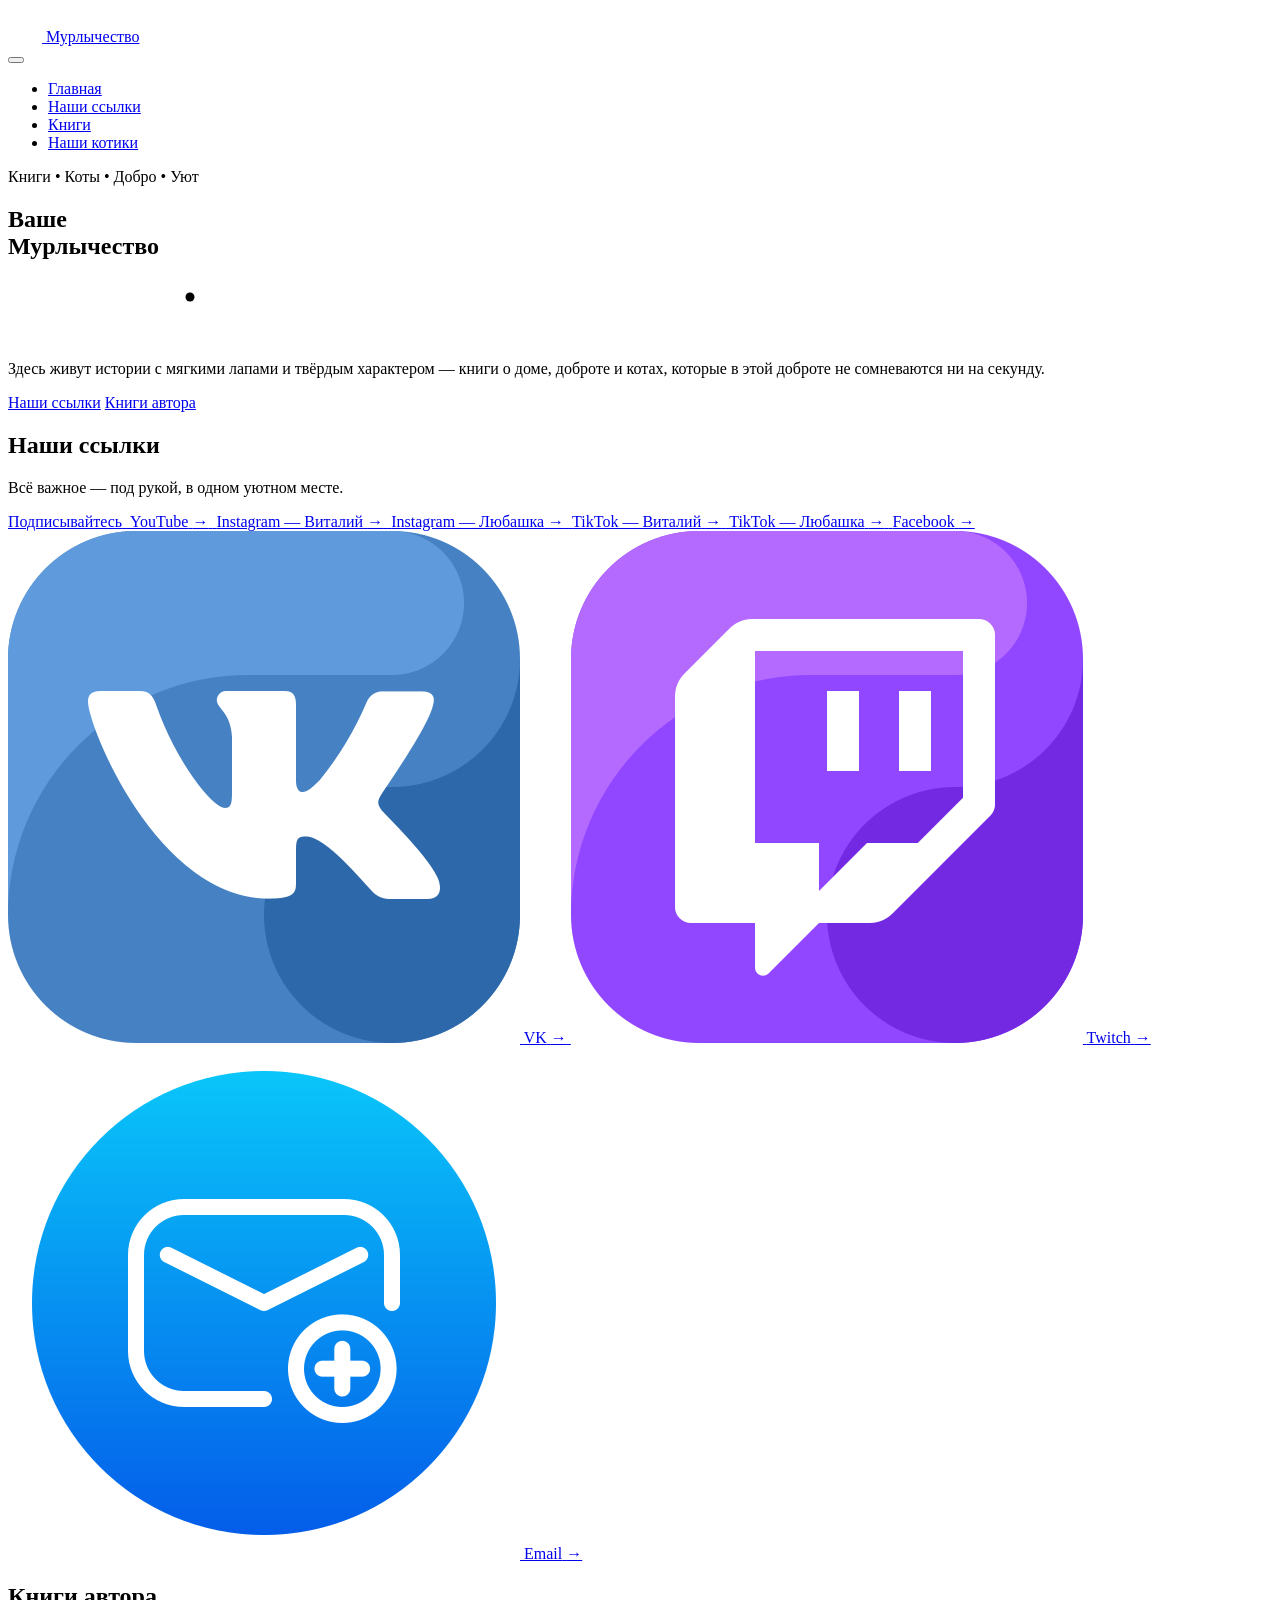
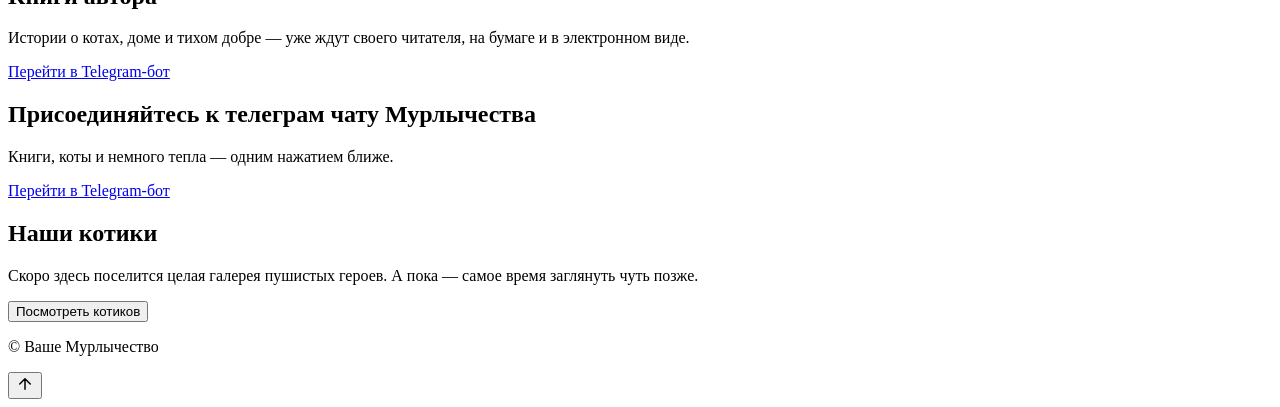
==== index.html @ 171b6739 "Create index.html" ====
<!DOCTYPE html>
<html lang="ru">
<head>
<meta charset="UTF-8">
<meta name="viewport" content="width=device-width, initial-scale=1.0">
<title>Ваше Мурлычество — книги, коты, добро, уют</title>
<meta name="description" content="Ваше Мурлычество — книги, коты, добро и уют в одном месте.">
<link rel="preconnect" href="https://fonts.googleapis.com">
<link rel="preconnect" href="https://fonts.gstatic.com" crossorigin>
<link href="https://fonts.googleapis.com/css2?family=Fraunces:ital,opsz,wght@0,9..144,400;0,9..144,500;0,9..144,600;1,9..144,500&family=Manrope:wght@400;500;600;700;800&display=swap" rel="stylesheet">
<link rel="stylesheet" href="themes.css">
<link rel="stylesheet" href="style.css">
</head>
<body>

<header class="site-header" id="site-header">
  <div class="header-inner">
    <a class="logo" href="#home" data-scroll aria-label="Ваше Мурлычество — на главную">
      <svg class="logo-mark" width="34" height="34" viewBox="0 0 34 34" fill="none" xmlns="http://www.w3.org/2000/svg" aria-hidden="true">
        <path d="M17 3.5c.9 1.6 1.6 2.9 2.1 4.1 1.7-.9 3.1-1.9 4.3-3-.3 1.7-.5 3.3-.5 4.9 1.9-.1 3.6.1 5.1.6-1.3 1.1-2.5 2.3-3.6 3.7 1.6.8 2.8 1.9 3.6 3.2-1.7.1-3.3.4-4.9 1 .6 1.6.9 3.3.9 5.1-1.4-.8-2.9-1.4-4.4-1.8-.3 1.7-1 3.2-2 4.6-.9-1.4-1.6-2.9-2-4.6-1.5.4-3 1-4.4 1.8 0-1.8.3-3.5.9-5.1-1.6-.6-3.2-.9-4.9-1 .8-1.3 2-2.4 3.6-3.2-1.1-1.4-2.3-2.6-3.6-3.7 1.5-.5 3.2-.7 5.1-.6 0-1.6-.2-3.2-.5-4.9 1.2 1.1 2.6 2.1 4.3 3 .5-1.2 1.2-2.5 2.1-4.1z" fill="var(--primary)"/>
        <circle cx="17" cy="17" r="2.6" fill="var(--surface)"/>
      </svg>
      <span class="logo-text">Мурлычество</span>
    </a>

    <nav class="main-nav" aria-label="Основная навигация">
      <button class="nav-toggle" id="nav-toggle" aria-expanded="false" aria-controls="nav-list" aria-label="Открыть меню">
        <span></span><span></span><span></span>
      </button>
      <ul class="nav-list" id="nav-list">
        <li><a href="#home" data-scroll>Главная</a></li>
        <li><a href="#links" data-scroll>Наши ссылки</a></li>
        <li><a href="#books" data-scroll>Книги</a></li>
        <li><a href="#cats" data-scroll>Наши котики</a></li>
      </ul>
    </nav>
  </div>
</header>

<main>

  <section class="hero" id="home">
    <div class="hero-inner reveal">
      <p class="eyebrow">Книги • Коты • Добро • Уют</p>
      <h1 class="hero-title">Ваше<br><span>Мурлычество</span></h1>
      <svg class="tail-flourish" viewBox="0 0 220 60" width="220" height="60" aria-hidden="true">
        <path d="M6 8c40 0 46 44 86 44s40-40 82-36" stroke="var(--primary)" stroke-width="2.5" stroke-linecap="round" fill="none"/>
        <circle cx="182" cy="17" r="4.5" fill="var(--primary)"/>
      </svg>
      <p class="hero-text">Здесь живут истории с мягкими лапами и твёрдым характером — книги о доме, доброте и котах, которые в этой доброте не сомневаются ни на секунду.</p>
      <div class="hero-actions">
        <a class="btn btn-primary" href="#links" data-scroll>Наши ссылки</a>
        <a class="btn btn-ghost" href="#books" data-scroll>Книги автора</a>
      </div>
    </div>
  </section>

  <section class="section" id="links">
    <div class="section-inner">
      <h2 class="section-title reveal">Наши ссылки</h2>
      <p class="section-lead reveal">Всё важное — под рукой, в одном уютном месте.</p>

      <div class="link-list">
        <a class="link-row link-row-cta reveal" href="https://www.youtube.com/@vashemurlichestvo" target="_blank" rel="noopener">
          <span class="link-badge">Подписывайтесь</span>
          <span class="link-row-icon"><img src="images/youtube.png" alt="" loading="lazy"></span>
          <span class="link-row-name">YouTube</span>
          <span class="link-row-arrow" aria-hidden="true">→</span>
        </a>
        <a class="link-row reveal" href="https://instagram.com/sircatche" target="_blank" rel="noopener">
          <span class="link-row-icon"><img src="images/inst.png" alt="" loading="lazy"></span>
          <span class="link-row-name">Instagram — Виталий</span>
          <span class="link-row-arrow" aria-hidden="true">→</span>
        </a>
        <a class="link-row reveal" href="https://instagram.com/vashemur" target="_blank" rel="noopener">
          <span class="link-row-icon"><img src="images/inst.png" alt="" loading="lazy"></span>
          <span class="link-row-name">Instagram — Любашка</span>
          <span class="link-row-arrow" aria-hidden="true">→</span>
        </a>
        <a class="link-row reveal" href="https://tiktok.com/@kindcatman22" target="_blank" rel="noopener">
          <span class="link-row-icon"><img src="images/tiktok.png" alt="" loading="lazy"></span>
          <span class="link-row-name">TikTok — Виталий</span>
          <span class="link-row-arrow" aria-hidden="true">→</span>
        </a>
        <a class="link-row reveal" href="https://tiktok.com/@user1520017034745" target="_blank" rel="noopener">
          <span class="link-row-icon"><img src="images/tiktok.png" alt="" loading="lazy"></span>
          <span class="link-row-name">TikTok — Любашка</span>
          <span class="link-row-arrow" aria-hidden="true">→</span>
        </a>
        <a class="link-row reveal" href="https://facebook.com/vitalysirostanov" target="_blank" rel="noopener">
          <span class="link-row-icon"><img src="images/fb.png" alt="" loading="lazy"></span>
          <span class="link-row-name">Facebook</span>
          <span class="link-row-arrow" aria-hidden="true">→</span>
        </a>
        <a class="link-row reveal" href="https://vk.com/vashemur" target="_blank" rel="noopener">
          <span class="link-row-icon"><img src="images/vk.png" alt="" loading="lazy"></span>
          <span class="link-row-name">VK</span>
          <span class="link-row-arrow" aria-hidden="true">→</span>
        </a>
        <a class="link-row reveal" href="https://twitch.tv/catman_kz" target="_blank" rel="noopener">
          <span class="link-row-icon"><img src="images/twitch.png" alt="" loading="lazy"></span>
          <span class="link-row-name">Twitch</span>
          <span class="link-row-arrow" aria-hidden="true">→</span>
        </a>
        <a class="link-row reveal" href="mailto:antibooznik@gmail.com">
          <span class="link-row-icon"><img src="images/email.png" alt="" loading="lazy"></span>
          <span class="link-row-name">Email</span>
          <span class="link-row-arrow" aria-hidden="true">→</span>
        </a>
      </div>
    </div>
  </section>

  <section class="section section-alt" id="books">
    <div class="section-inner">
      <h2 class="section-title reveal">Книги автора</h2>
      <p class="section-lead reveal">Истории о котах, доме и тихом добре — уже ждут своего читателя, на бумаге и в электронном виде.</p>
      <a class="btn btn-primary btn-large reveal" href="https://t.me/vashe_murbot" target="_blank" rel="noopener">Перейти в Telegram-бот</a>
    </div>
  </section>

  <section class="section join-section">
    <div class="section-inner reveal">
      <h2 class="section-title">Присоединяйтесь к телеграм чату Мурлычества</h2>
      <p class="section-lead">Книги, коты и немного тепла — одним нажатием ближе.</p>
      <a class="btn btn-primary btn-large" href="https://t.me/vashe_murbot" target="_blank" rel="noopener">Перейти в Telegram-бот</a>
    </div>
  </section>

  <section class="section" id="cats">
    <div class="section-inner">
      <h2 class="section-title reveal">Наши котики</h2>
      <p class="section-lead reveal">Скоро здесь поселится целая галерея пушистых героев. А пока — самое время заглянуть чуть позже.</p>
      <button class="btn btn-ghost btn-large reveal" id="cats-gallery-btn" type="button" aria-disabled="true">Посмотреть котиков</button>
    </div>
  </section>


</main>

<footer class="site-footer">
  <p>© <span id="year"></span> Ваше Мурлычество</p>
</footer>

<button class="scroll-top" id="scroll-top" type="button" aria-label="Наверх">
  <svg width="18" height="18" viewBox="0 0 24 24" fill="none" aria-hidden="true">
    <path d="M12 19V5M12 5L5 12M12 5L19 12" stroke="currentColor" stroke-width="2" stroke-linecap="round" stroke-linejoin="round"/>
  </svg>
</button>

<script src="themes.js"></script>
<script src="script.js"></script>
</body>
</html>
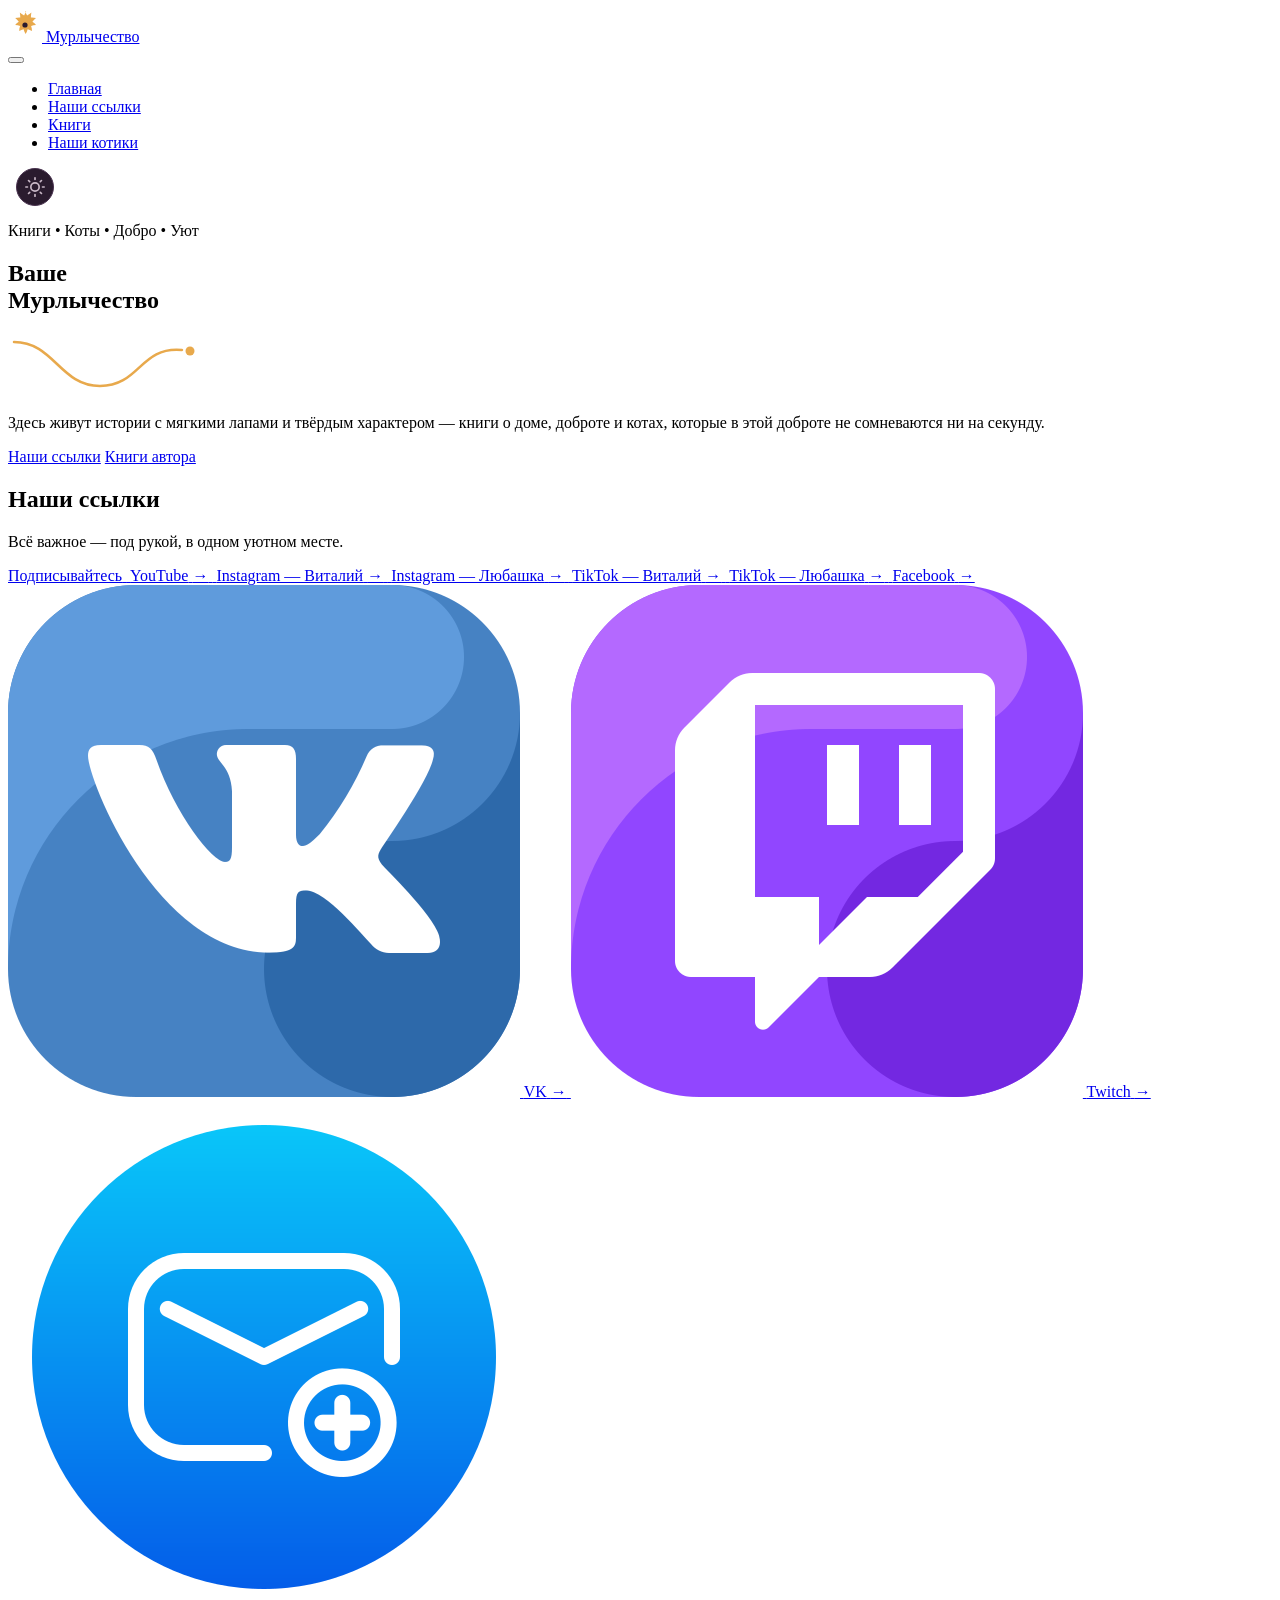
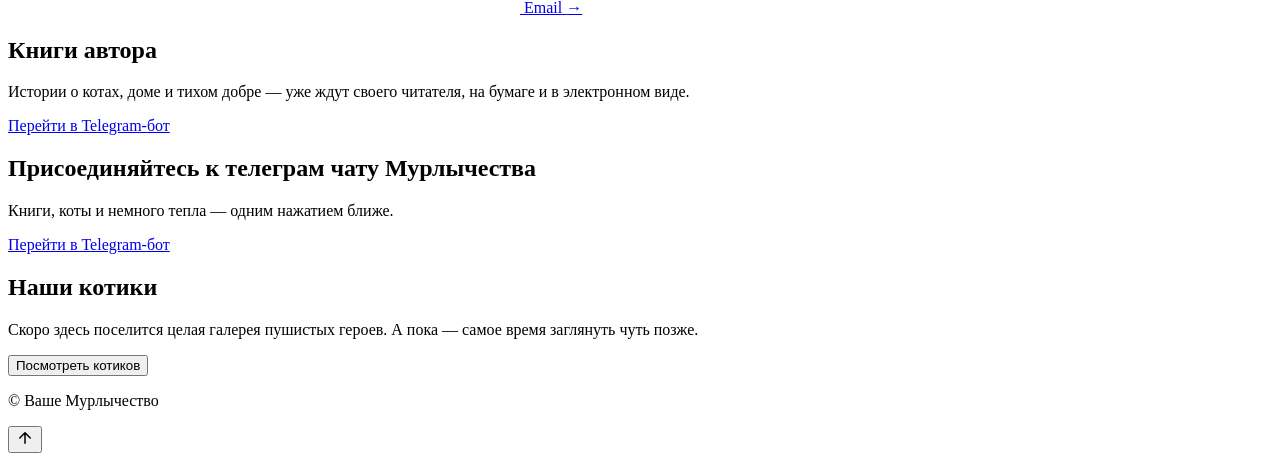
==== commit fa5f1aff: "Update index.html" ====
--- a/index.html
+++ b/index.html
@@ -10,6 +10,7 @@
 <link href="https://fonts.googleapis.com/css2?family=Fraunces:ital,opsz,wght@0,9..144,400;0,9..144,500;0,9..144,600;1,9..144,500&family=Manrope:wght@400;500;600;700;800&display=swap" rel="stylesheet">
 <link rel="stylesheet" href="themes.css">
 <link rel="stylesheet" href="style.css">
+<link rel="stylesheet" href="gallery.css">
 </head>
 <body>
 
@@ -150,5 +151,6 @@
 
 <script src="themes.js"></script>
 <script src="script.js"></script>
+<script src="gallery.js"></script>
 </body>
 </html>
--- a/themes.css
+++ b/themes.css
@@ -0,0 +1,247 @@
+/* ==========================================================================
+   Темы оформления
+   Подключается отдельно, не влияет на основной CSS
+   ========================================================================== */
+
+/* ---------- Базовая тема (dark) ---------- */
+:root,
+[data-theme="dark"] {
+  --bg: #1F1220;
+  --surface: #2A1B2E;
+  --border: #4A3350;
+  --text-primary: #F5EDE4;
+  --text-secondary: #C9B8C7;
+  --primary: #E8A94C;
+  --primary-hover: #F2C173;
+  --text-inverse: #241521;
+  --bg-rgb: 31, 18, 32;
+  --primary-rgb: 232, 169, 76;
+  --shadow-rgb: 0, 0, 0;
+}
+
+/* ---------- Тема Sunset ---------- */
+[data-theme="sunset"] {
+  --bg: #151c19;
+  --surface: #2f3834;
+  --border: #424f4a;
+  --text-primary: #ecd2c5;
+  --text-secondary: #C0AB92;
+  --primary: #C0AB92;
+  --primary-hover: #d4bfa8;
+  --text-inverse: #151c19;
+  --bg-rgb: 21, 28, 25;
+  --primary-rgb: 192, 171, 146;
+  --shadow-rgb: 0, 0, 0;
+}
+
+/* ---------- Тема Sunrise ---------- */
+[data-theme="sunrise"] {
+  --bg: #ecd2c5;
+  --surface: #f3e8e5;
+  --border: #d7c9c6;
+  --text-primary: #4f2733;
+  --text-secondary: #685844;
+  --primary: #a04d66;
+  --primary-hover: #b8607a;
+  --text-inverse: #f3e8e5;
+  --bg-rgb: 236, 210, 197;
+  --primary-rgb: 160, 77, 102;
+  --shadow-rgb: 79, 39, 51;
+}
+
+/* ---------- Тема Light ---------- */
+[data-theme="light"] {
+  --bg: #F7F8F9;
+  --surface: #FFFFFF;
+  --border: #E2E2E6;
+  --text-primary: #201C22;
+  --text-secondary: #6B6570;
+  --primary: #C97C2E;
+  --primary-hover: #DE9750;
+  --text-inverse: #FFFFFF;
+  --bg-rgb: 247, 247, 248;
+  --primary-rgb: 201, 124, 46;
+  --shadow-rgb: 30, 30, 35;
+}
+
+/* ---------- Плавное переключение ---------- */
+* {
+  transition: background-color 0.3s ease,
+              color 0.3s ease,
+              border-color 0.3s ease,
+              box-shadow 0.3s ease,
+              background 0.3s ease;
+}
+
+/* Отключаем transition для элементов, которые не должны анимироваться */
+.site-header,
+.scroll-top,
+.nav-list {
+  transition: background-color 0.3s ease,
+              border-color 0.3s ease,
+              opacity 0.3s ease,
+              transform 0.3s ease,
+              visibility 0.3s ease;
+}
+
+/* ---------- Стили для переключателя тем ---------- */
+.theme-toggle-wrapper {
+  position: relative;
+  display: flex;
+  align-items: center;
+  margin-left: 8px;
+}
+
+.theme-toggle-btn {
+  display: flex;
+  align-items: center;
+  justify-content: center;
+  width: 38px;
+  height: 38px;
+  border-radius: 50%;
+  background: var(--surface);
+  border: 1px solid var(--border);
+  color: var(--text-secondary);
+  cursor: pointer;
+  transition: all 0.3s ease;
+  padding: 0;
+  position: relative;
+}
+
+.theme-toggle-btn:hover {
+  border-color: var(--primary);
+  color: var(--primary);
+  transform: scale(1.05);
+}
+
+.theme-toggle-btn svg {
+  width: 20px;
+  height: 20px;
+  display: block;
+}
+
+/* ---------- Выпадающее меню тем ---------- */
+.theme-dropdown {
+  position: absolute;
+  top: calc(100% + 12px);
+  right: 0;
+  min-width: 200px;
+  background: var(--surface);
+  border: 1px solid var(--border);
+  border-radius: 12px;
+  padding: 8px;
+  box-shadow: 0 20px 60px -20px rgba(var(--shadow-rgb), 0.55);
+  opacity: 0;
+  visibility: hidden;
+  transform: translateY(-8px) scale(0.96);
+  transition: all 0.25s cubic-bezier(0.22, 1, 0.36, 1);
+  transform-origin: top right;
+  z-index: 200;
+}
+
+.theme-dropdown.is-open {
+  opacity: 1;
+  visibility: visible;
+  transform: translateY(0) scale(1);
+}
+
+.theme-dropdown-item {
+  display: flex;
+  align-items: center;
+  gap: 10px;
+  width: 100%;
+  padding: 8px 12px;
+  border: none;
+  border-radius: 8px;
+  background: transparent;
+  color: var(--text-secondary);
+  cursor: pointer;
+  font-family: var(--font-body, system-ui, sans-serif);
+  font-size: 13px;
+  font-weight: 500;
+  transition: all 0.2s ease;
+  text-align: left;
+}
+
+.theme-dropdown-item:hover {
+  background: var(--bg);
+  color: var(--text-primary);
+}
+
+.theme-dropdown-item.is-active {
+  color: var(--primary);
+  background: var(--bg);
+}
+
+.theme-dropdown-item .swatches {
+  display: flex;
+  gap: 3px;
+  flex-shrink: 0;
+}
+
+.theme-dropdown-item .swatch {
+  width: 16px;
+  height: 16px;
+  border-radius: 50%;
+  border: 1px solid var(--border);
+  display: block;
+  flex-shrink: 0;
+}
+
+.theme-dropdown-item .swatch:first-child {
+  border-radius: 50% 0 0 50%;
+}
+
+.theme-dropdown-item .swatch:last-child {
+  border-radius: 0 50% 50% 0;
+}
+
+.theme-dropdown-item .label {
+  flex: 1;
+}
+
+.theme-dropdown-item .check {
+  opacity: 0;
+  transition: opacity 0.2s ease;
+  color: var(--primary);
+}
+
+.theme-dropdown-item.is-active .check {
+  opacity: 1;
+}
+
+/* ---------- Адаптивность переключателя ---------- */
+@media (max-width: 760px) {
+  .theme-dropdown {
+    right: -8px;
+    min-width: 180px;
+  }
+  
+  .theme-toggle-btn {
+    width: 34px;
+    height: 34px;
+  }
+  
+  .theme-toggle-btn svg {
+    width: 18px;
+    height: 18px;
+  }
+}
+
+@media (max-width: 480px) {
+  .theme-dropdown {
+    right: -12px;
+    min-width: 160px;
+    padding: 6px;
+  }
+  
+  .theme-dropdown-item {
+    padding: 6px 10px;
+    font-size: 12px;
+  }
+  
+  .theme-dropdown-item .swatch {
+    width: 14px;
+    height: 14px;
+  }
+}
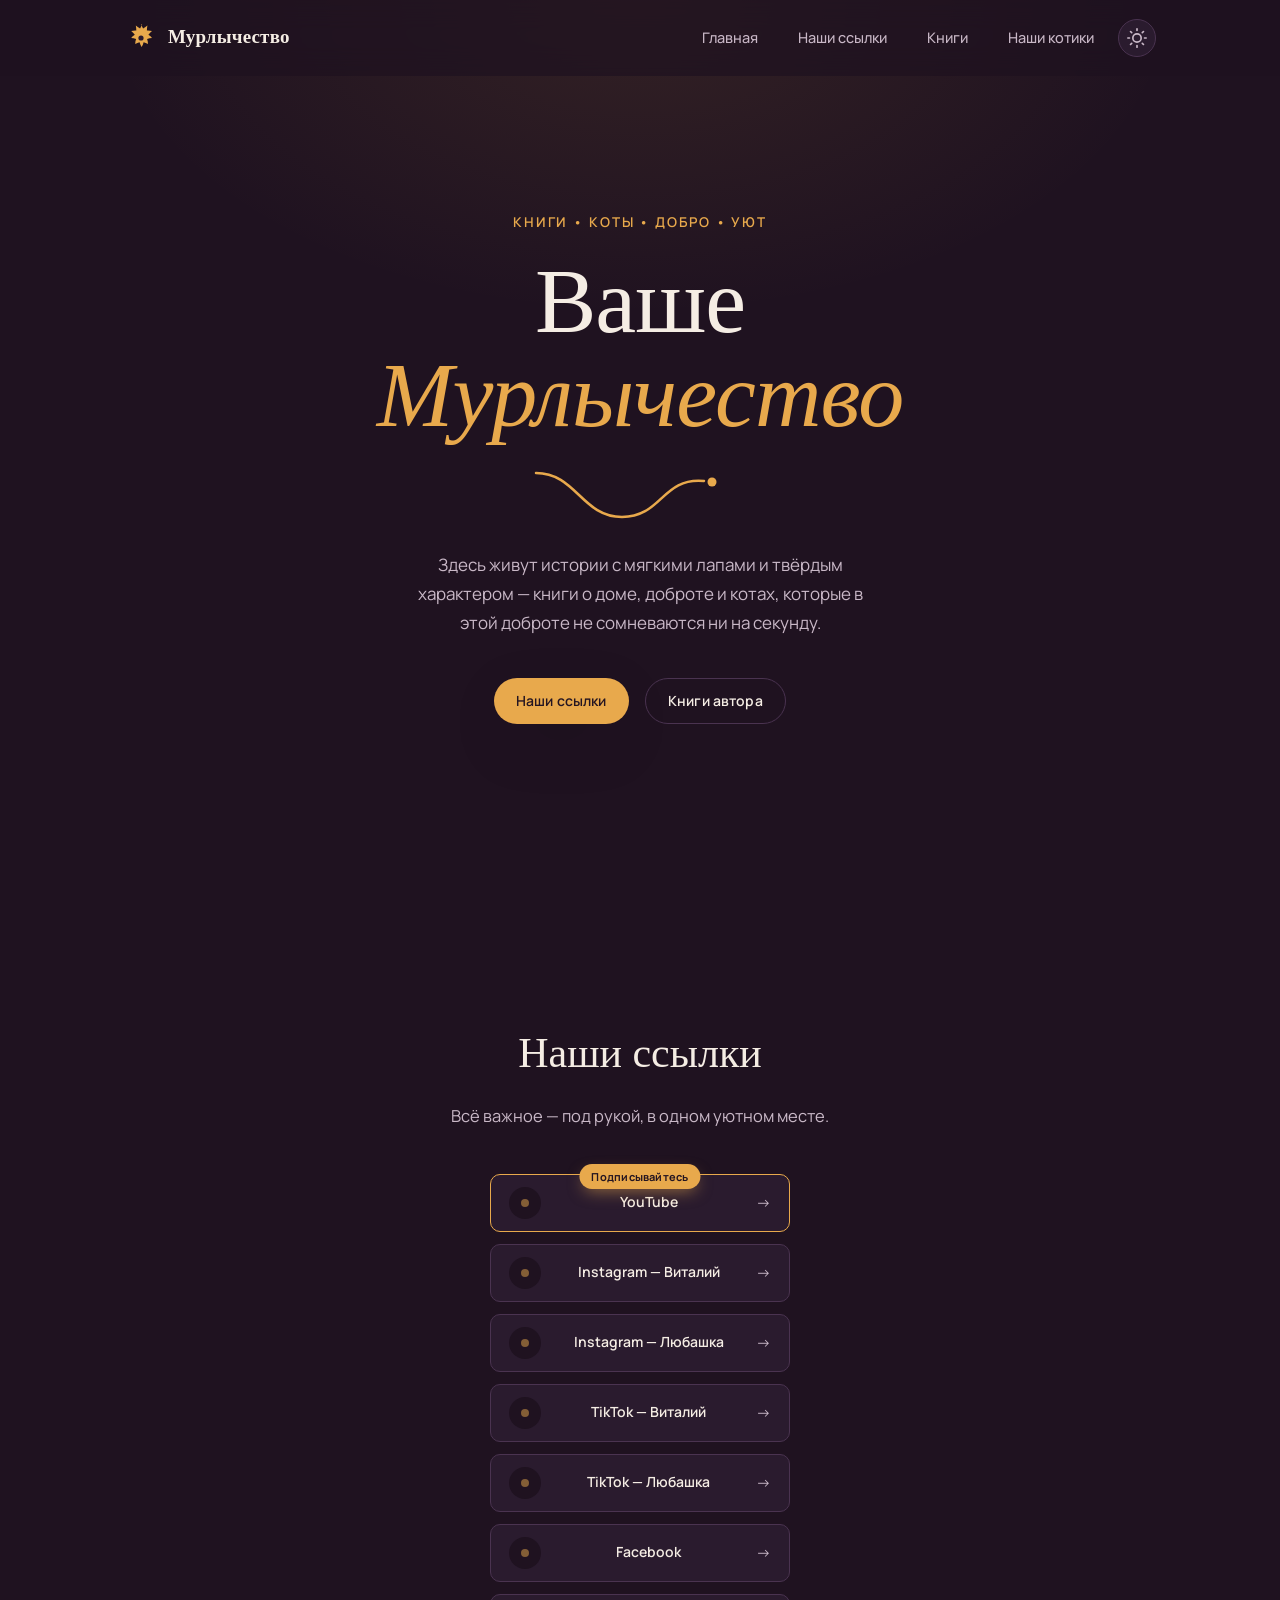
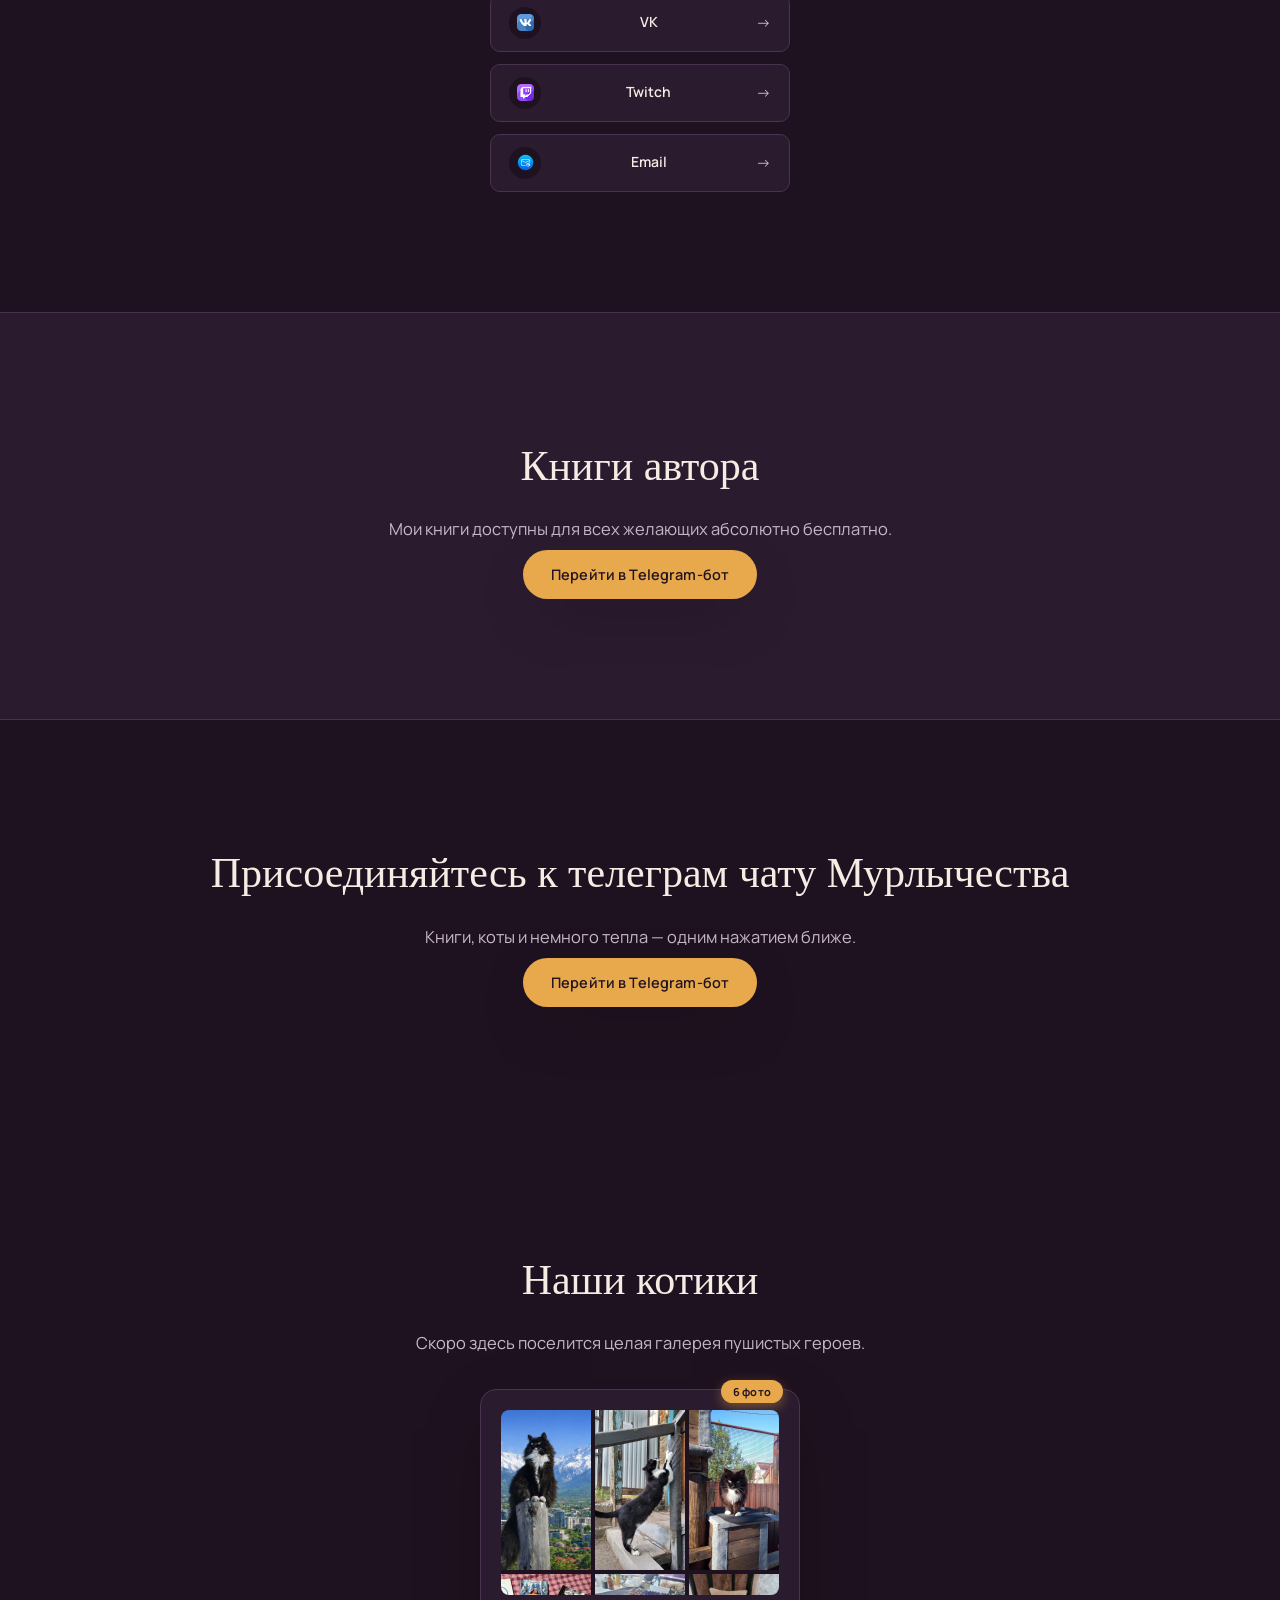
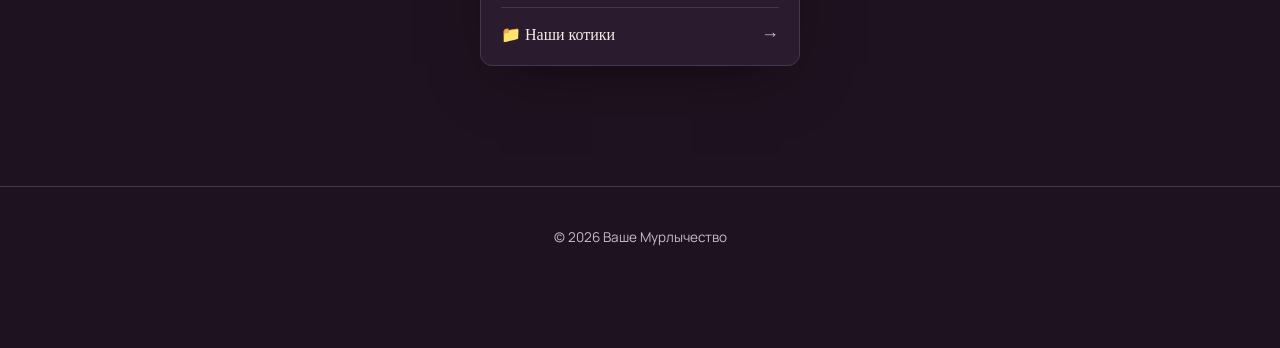
==== commit cd072220: "Update index.html" ====
--- a/index.html
+++ b/index.html
@@ -115,7 +115,7 @@
   <section class="section section-alt" id="books">
     <div class="section-inner">
       <h2 class="section-title reveal">Книги автора</h2>
-      <p class="section-lead reveal">Истории о котах, доме и тихом добре — уже ждут своего читателя, на бумаге и в электронном виде.</p>
+      <p class="section-lead reveal">Мои книги доступны для всех желающих абсолютно бесплатно.</p>
       <a class="btn btn-primary btn-large reveal" href="https://t.me/vashe_murbot" target="_blank" rel="noopener">Перейти в Telegram-бот</a>
     </div>
   </section>
@@ -131,7 +131,7 @@
   <section class="section" id="cats">
     <div class="section-inner">
       <h2 class="section-title reveal">Наши котики</h2>
-      <p class="section-lead reveal">Скоро здесь поселится целая галерея пушистых героев. А пока — самое время заглянуть чуть позже.</p>
+      <p class="section-lead reveal">Скоро здесь поселится целая галерея пушистых героев.</p>
       <button class="btn btn-ghost btn-large reveal" id="cats-gallery-btn" type="button" aria-disabled="true">Посмотреть котиков</button>
     </div>
   </section>
--- a/style.css
+++ b/style.css
@@ -0,0 +1,634 @@
+/* ==========================================================================
+   Ваше Мурлычество — стили
+   Все цвета берутся только из переменных :root, чтобы позже можно было
+   подключить систему тем без переделки разметки и стилей.
+   ========================================================================== */
+
+/* ---------- Тема по умолчанию (dark) — визуально идентична текущему дизайну ---------- */
+:root,
+[data-theme="dark"] {
+  --bg: #1F1220;
+  --surface: #2A1B2E;
+  --border: #4A3350;
+  --text-primary: #F5EDE4;
+  --text-secondary: #C9B8C7;
+  --primary: #E8A94C;
+  --primary-hover: #F2C173;
+  --text-inverse: #241521;
+
+  --bg-rgb: 31, 18, 32;
+  --primary-rgb: 232, 169, 76;
+  --shadow-rgb: 0, 0, 0;
+}
+
+/* ---------- Тема sunset (подготовлена, пока не подключена) ---------- */
+[data-theme="sunset"] {
+  --bg: #2B1420;
+  --surface: #3B1D2C;
+  --border: #5C2F3E;
+  --text-primary: #FBEEE6;
+  --text-secondary: #E3B7B0;
+  --primary: #F0784B;
+  --primary-hover: #F59470;
+  --text-inverse: #2B1420;
+
+  --bg-rgb: 43, 20, 32;
+  --primary-rgb: 240, 120, 75;
+  --shadow-rgb: 0, 0, 0;
+}
+
+/* ---------- Тема sunrise (подготовлена, пока не подключена) ---------- */
+[data-theme="sunrise"] {
+  --bg: #FFF6EC;
+  --surface: #FFFFFF;
+  --border: #F0DCC4;
+  --text-primary: #3A2418;
+  --text-secondary: #8A6A52;
+  --primary: #E2793D;
+  --primary-hover: #EF9760;
+  --text-inverse: #FFF6EC;
+
+  --bg-rgb: 255, 246, 236;
+  --primary-rgb: 226, 121, 61;
+  --shadow-rgb: 58, 36, 24;
+}
+
+/* ---------- Тема light (подготовлена, пока не подключена) ---------- */
+[data-theme="light"] {
+  --bg: #F7F7F8;
+  --surface: #FFFFFF;
+  --border: #E2E2E6;
+  --text-primary: #201C22;
+  --text-secondary: #6B6570;
+  --primary: #C97C2E;
+  --primary-hover: #DE9750;
+  --text-inverse: #FFFFFF;
+
+  --bg-rgb: 247, 247, 248;
+  --primary-rgb: 201, 124, 46;
+  --shadow-rgb: 30, 30, 35;
+}
+
+/* ---------- Общие токены, не зависящие от темы ---------- */
+:root {
+  --font-display: "Fraunces", Georgia, serif;
+  --font-body: "Manrope", -apple-system, BlinkMacSystemFont, sans-serif;
+
+  --radius-s: 10px;
+  --radius-m: 18px;
+  --radius-l: 28px;
+  --radius-full: 999px;
+
+  --shadow-soft: 0 20px 60px -20px rgba(var(--shadow-rgb), 0.55);
+  --shadow-hover: 0 24px 70px -18px rgba(var(--primary-rgb), 0.35);
+
+  --header-h: 76px;
+  --container-w: 1080px;
+
+  --ease: cubic-bezier(0.22, 1, 0.36, 1);
+}
+
+/* ---------- Reset ---------- */
+* {
+  box-sizing: border-box;
+  margin: 0;
+  padding: 0;
+}
+
+html {
+  scroll-behavior: smooth;
+  scroll-padding-top: var(--header-h);
+}
+
+body {
+  background: var(--bg);
+  color: var(--text-primary);
+  font-family: var(--font-body);
+  font-size: 16px;
+  line-height: 1.6;
+  -webkit-font-smoothing: antialiased;
+  overflow-x: hidden;
+}
+
+a {
+  color: inherit;
+  text-decoration: none;
+}
+
+img {
+  max-width: 100%;
+  display: block;
+}
+
+ul {
+  list-style: none;
+}
+
+button {
+  font-family: inherit;
+  cursor: pointer;
+  border: none;
+  background: none;
+  color: inherit;
+}
+
+:focus-visible {
+  outline: 2px solid var(--primary);
+  outline-offset: 3px;
+  border-radius: 4px;
+}
+
+.section-inner,
+.header-inner {
+  max-width: var(--container-w);
+  margin: 0 auto;
+  padding: 0 24px;
+}
+
+/* ---------- Reveal-on-scroll ---------- */
+.reveal {
+  opacity: 0;
+  transform: translateY(24px);
+  transition: opacity 0.8s var(--ease), transform 0.8s var(--ease);
+}
+
+.reveal.is-visible {
+  opacity: 1;
+  transform: translateY(0);
+}
+
+@media (prefers-reduced-motion: reduce) {
+  html {
+    scroll-behavior: auto;
+  }
+  .reveal {
+    opacity: 1;
+    transform: none;
+    transition: none;
+  }
+  * {
+    animation: none !important;
+    transition: none !important;
+  }
+}
+
+/* ==========================================================================
+   Header
+   ========================================================================== */
+
+.site-header {
+  position: fixed;
+  top: 0;
+  left: 0;
+  right: 0;
+  height: var(--header-h);
+  z-index: 100;
+  background: rgba(var(--bg-rgb), 0.7);
+  backdrop-filter: blur(14px);
+  -webkit-backdrop-filter: blur(14px);
+  border-bottom: 1px solid transparent;
+  transition: border-color 0.4s var(--ease), background 0.4s var(--ease);
+}
+
+.site-header.scrolled {
+  border-bottom-color: var(--border);
+  background: rgba(var(--bg-rgb), 0.88);
+}
+
+.header-inner {
+  height: 100%;
+  display: flex;
+  align-items: center;
+  justify-content: space-between;
+}
+
+.logo {
+  display: flex;
+  align-items: center;
+  gap: 10px;
+  transition: opacity 0.3s var(--ease);
+}
+
+.logo:hover {
+  opacity: 0.85;
+}
+
+.logo-mark {
+  flex-shrink: 0;
+}
+
+.logo-text {
+  font-family: var(--font-display);
+  font-weight: 600;
+  font-size: 19px;
+  letter-spacing: 0.01em;
+}
+
+.main-nav {
+  display: flex;
+  align-items: center;
+}
+
+.nav-list {
+  display: flex;
+  align-items: center;
+  gap: 8px;
+}
+
+.nav-list a {
+  display: inline-block;
+  padding: 10px 16px;
+  border-radius: var(--radius-full);
+  font-size: 14.5px;
+  font-weight: 500;
+  color: var(--text-secondary);
+  transition: color 0.3s var(--ease), background 0.3s var(--ease);
+}
+
+.nav-list a:hover {
+  color: var(--text-primary);
+  background: var(--surface);
+}
+
+.nav-toggle {
+  display: none;
+  flex-direction: column;
+  gap: 5px;
+  width: 34px;
+  height: 34px;
+  align-items: center;
+  justify-content: center;
+}
+
+.nav-toggle span {
+  width: 20px;
+  height: 2px;
+  background: var(--text-primary);
+  border-radius: 2px;
+  transition: transform 0.3s var(--ease), opacity 0.3s var(--ease);
+}
+
+/* ==========================================================================
+   Hero
+   ========================================================================== */
+
+.hero {
+  min-height: 100vh;
+  display: flex;
+  align-items: center;
+  justify-content: center;
+  padding: calc(var(--header-h) + 40px) 24px 80px;
+  position: relative;
+  background:
+    radial-gradient(60% 50% at 50% 0%, rgba(var(--primary-rgb), 0.10), transparent 70%),
+    var(--bg);
+}
+
+.hero-inner {
+  max-width: 720px;
+  text-align: center;
+}
+
+.eyebrow {
+  font-size: 13.5px;
+  font-weight: 600;
+  letter-spacing: 0.14em;
+  text-transform: uppercase;
+  color: var(--primary);
+  margin-bottom: 20px;
+}
+
+.hero-title {
+  font-family: var(--font-display);
+  font-weight: 500;
+  font-size: clamp(48px, 9vw, 92px);
+  line-height: 1.03;
+  letter-spacing: -0.01em;
+  color: var(--text-primary);
+}
+
+.hero-title span {
+  font-style: italic;
+  color: var(--primary);
+}
+
+.tail-flourish {
+  margin: 22px auto 26px;
+  display: block;
+}
+
+.hero-text {
+  max-width: 480px;
+  margin: 0 auto;
+  color: var(--text-secondary);
+  font-size: 17px;
+  line-height: 1.7;
+}
+
+.hero-actions {
+  display: flex;
+  gap: 16px;
+  justify-content: center;
+  margin-top: 40px;
+  flex-wrap: wrap;
+}
+
+/* ==========================================================================
+   Buttons
+   ========================================================================== */
+
+.btn {
+  display: inline-flex;
+  align-items: center;
+  justify-content: center;
+  padding: 11px 22px;
+  border-radius: var(--radius-full);
+  font-size: 14px;
+  font-weight: 600;
+  letter-spacing: 0.01em;
+  transition: transform 0.35s var(--ease), box-shadow 0.35s var(--ease), background 0.35s var(--ease), border-color 0.35s var(--ease);
+  will-change: transform;
+}
+
+.btn-primary {
+  background: var(--primary);
+  color: var(--text-inverse);
+  box-shadow: var(--shadow-soft);
+  position: relative;
+  animation: btn-glow 2.6s ease-in-out infinite;
+}
+
+.btn-primary:hover {
+  background: var(--primary-hover);
+  transform: translateY(-2px) scale(1.03);
+  box-shadow: var(--shadow-hover);
+  animation-play-state: paused;
+}
+
+@keyframes btn-glow {
+  0%, 100% {
+    box-shadow: var(--shadow-soft), 0 0 0 0 rgba(var(--primary-rgb), 0.45);
+  }
+  50% {
+    box-shadow: var(--shadow-soft), 0 0 18px 6px rgba(var(--primary-rgb), 0.38);
+  }
+}
+
+.btn-ghost {
+  background: transparent;
+  color: var(--text-primary);
+  border: 1.5px solid var(--border);
+}
+
+.btn-ghost:hover {
+  border-color: var(--primary);
+  color: var(--primary);
+  transform: translateY(-2px) scale(1.02);
+}
+
+.btn-large {
+  padding: 13px 28px;
+  font-size: 14.5px;
+  margin-top: 8px;
+}
+
+.btn[aria-disabled="true"] {
+  cursor: default;
+  opacity: 0.55;
+}
+
+.btn[aria-disabled="true"]:hover {
+  transform: none;
+  box-shadow: none;
+  border-color: var(--border);
+  color: var(--text-primary);
+}
+
+/* ==========================================================================
+   Sections
+   ========================================================================== */
+
+.section {
+  padding: 120px 0;
+}
+
+.section-alt {
+  background: var(--surface);
+  border-top: 1px solid var(--border);
+  border-bottom: 1px solid var(--border);
+}
+
+.section-inner {
+  text-align: center;
+}
+
+.section-title {
+  font-family: var(--font-display);
+  font-weight: 500;
+  font-size: clamp(30px, 4vw, 42px);
+  margin-bottom: 16px;
+}
+
+.section-lead {
+  color: var(--text-secondary);
+  font-size: 16.5px;
+  max-width: 520px;
+  margin: 0 auto;
+}
+
+/* ---------- Link cards ---------- */
+
+.link-list {
+  margin-top: 44px;
+  display: flex;
+  flex-direction: column;
+  align-items: center;
+  gap: 12px;
+}
+
+.link-row {
+  display: flex;
+  align-items: center;
+  gap: 12px;
+  width: 100%;
+  max-width: 300px;
+  padding: 12px 18px;
+  background: var(--surface);
+  border: 1px solid var(--border);
+  border-radius: var(--radius-s);
+  transition: transform 0.35s var(--ease), border-color 0.35s var(--ease), box-shadow 0.35s var(--ease);
+}
+
+.link-row:hover {
+  transform: translateX(4px);
+  border-color: var(--primary);
+  box-shadow: var(--shadow-hover);
+}
+
+.link-row-cta {
+  border-color: var(--primary);
+  position: relative;
+}
+
+.link-row-icon {
+  flex-shrink: 0;
+  width: 32px;
+  height: 32px;
+  border-radius: var(--radius-full);
+  background: var(--bg);
+  display: flex;
+  align-items: center;
+  justify-content: center;
+  overflow: hidden;
+}
+
+.link-row-icon img {
+  width: 17px;
+  height: 17px;
+  object-fit: contain;
+}
+
+.link-row-icon img.icon-missing {
+  display: none;
+}
+
+.link-row-icon.icon-placeholder::after {
+  content: "";
+  width: 8px;
+  height: 8px;
+  border-radius: 50%;
+  background: var(--primary);
+  opacity: 0.5;
+}
+
+.link-row-name {
+  flex: 1;
+  font-weight: 600;
+  font-size: 14px;
+}
+
+.link-row-arrow {
+  flex-shrink: 0;
+  color: var(--text-secondary);
+  font-size: 15px;
+  transition: transform 0.3s var(--ease), color 0.3s var(--ease);
+}
+
+.link-row:hover .link-row-arrow {
+  color: var(--primary);
+  transform: translateX(3px);
+}
+
+.link-badge {
+  position: absolute;
+  top: -11px;
+  left: 50%;
+  transform: translateX(-50%);
+  background: var(--primary);
+  color: var(--text-inverse);
+  font-size: 11px;
+  font-weight: 700;
+  letter-spacing: 0.02em;
+  padding: 4px 12px;
+  border-radius: var(--radius-full);
+  white-space: nowrap;
+  box-shadow: 0 6px 16px -4px rgba(var(--primary-rgb), 0.55);
+}
+
+/* ==========================================================================
+   Footer
+   ========================================================================== */
+
+.site-footer {
+  padding: 40px 24px 100px;
+  text-align: center;
+  color: var(--text-secondary);
+  font-size: 13.5px;
+  border-top: 1px solid var(--border);
+}
+
+/* ==========================================================================
+   Scroll-to-top
+   ========================================================================== */
+
+.scroll-top {
+  position: fixed;
+  right: 24px;
+  bottom: 28px;
+  width: 46px;
+  height: 46px;
+  border-radius: 50%;
+  background: var(--primary);
+  color: var(--text-inverse);
+  display: flex;
+  align-items: center;
+  justify-content: center;
+  box-shadow: var(--shadow-soft);
+  opacity: 0;
+  visibility: hidden;
+  transform: translateY(12px);
+  transition: opacity 0.4s var(--ease), transform 0.4s var(--ease), visibility 0.4s, background 0.3s var(--ease);
+  z-index: 90;
+}
+
+.scroll-top.is-visible {
+  opacity: 1;
+  visibility: visible;
+  transform: translateY(0);
+}
+
+.scroll-top:hover {
+  background: var(--primary-hover);
+  transform: translateY(-3px) scale(1.05);
+}
+
+/* ==========================================================================
+   Responsive
+   ========================================================================== */
+
+@media (max-width: 760px) {
+  .nav-toggle {
+    display: flex;
+  }
+
+  .nav-list {
+    position: fixed;
+    top: var(--header-h);
+    left: 0;
+    right: 0;
+    flex-direction: column;
+    align-items: stretch;
+    gap: 0;
+    background: rgba(var(--bg-rgb), 0.97);
+    backdrop-filter: blur(14px);
+    border-bottom: 1px solid var(--border);
+    padding: 8px 24px 18px;
+    transform: translateY(-12px);
+    opacity: 0;
+    visibility: hidden;
+    transition: opacity 0.3s var(--ease), transform 0.3s var(--ease), visibility 0.3s;
+  }
+
+  .nav-list.is-open {
+    transform: translateY(0);
+    opacity: 1;
+    visibility: visible;
+  }
+
+  .nav-list a {
+    padding: 14px 4px;
+    border-radius: 0;
+    border-bottom: 1px solid var(--border);
+  }
+
+  .section {
+    padding: 88px 0;
+  }
+}
+
+@media (max-width: 480px) {
+  .hero-actions {
+    flex-direction: column;
+    align-items: center;
+  }
+}
--- a/gallery.css
+++ b/gallery.css
@@ -0,0 +1,351 @@
+/* ==========================================================================
+   Галерея "Наши котики"
+   ========================================================================== */
+
+/* ---------- Карточка-папка на странице ---------- */
+.gallery-folder {
+  position: relative;
+  width: 100%;
+  max-width: 320px;
+  margin: 32px auto 0;
+  cursor: pointer;
+  transition: transform 0.4s cubic-bezier(0.22, 1, 0.36, 1);
+}
+
+.gallery-folder:hover {
+  transform: translateY(-4px) scale(1.01);
+}
+
+.gallery-folder-inner {
+  position: relative;
+  background: var(--surface);
+  border: 1px solid var(--border);
+  border-radius: 16px 16px 12px 12px;
+  padding: 20px 20px 16px;
+  box-shadow: var(--shadow-soft);
+  transition: box-shadow 0.4s ease, border-color 0.4s ease;
+}
+
+.gallery-folder:hover .gallery-folder-inner {
+  border-color: var(--primary);
+  box-shadow: var(--shadow-hover);
+}
+
+.gallery-folder-preview {
+  display: grid;
+  grid-template-columns: repeat(3, 1fr);
+  gap: 4px;
+  border-radius: 8px;
+  overflow: hidden;
+  aspect-ratio: 3/2;
+  background: var(--bg);
+}
+
+.gallery-folder-preview img {
+  width: 100%;
+  height: 100%;
+  object-fit: cover;
+  transition: transform 0.5s ease;
+}
+
+.gallery-folder:hover .gallery-folder-preview img {
+  transform: scale(1.03);
+}
+
+.gallery-folder-label {
+  display: flex;
+  align-items: center;
+  justify-content: space-between;
+  margin-top: 12px;
+  padding-top: 12px;
+  border-top: 1px solid var(--border);
+}
+
+.gallery-folder-label span {
+  font-family: var(--font-display);
+  font-weight: 500;
+  font-size: 16px;
+  color: var(--text-primary);
+}
+
+.gallery-folder-label .arrow {
+  color: var(--text-secondary);
+  font-size: 18px;
+  transition: transform 0.3s ease, color 0.3s ease;
+}
+
+.gallery-folder:hover .arrow {
+  color: var(--primary);
+  transform: translateX(4px);
+}
+
+.gallery-folder .badge {
+  position: absolute;
+  top: -10px;
+  right: 16px;
+  background: var(--primary);
+  color: var(--text-inverse);
+  font-size: 11px;
+  font-weight: 700;
+  letter-spacing: 0.02em;
+  padding: 3px 12px;
+  border-radius: 999px;
+  box-shadow: 0 4px 12px rgba(var(--primary-rgb), 0.4);
+}
+
+/* ---------- Модальное окно ---------- */
+.gallery-modal-overlay {
+  position: fixed;
+  inset: 0;
+  z-index: 1000;
+  background: rgba(0, 0, 0, 0.7);
+  backdrop-filter: blur(8px);
+  -webkit-backdrop-filter: blur(8px);
+  display: flex;
+  align-items: center;
+  justify-content: center;
+  padding: 20px;
+  opacity: 0;
+  visibility: hidden;
+  transition: opacity 0.4s ease, visibility 0.4s ease;
+}
+
+.gallery-modal-overlay.is-open {
+  opacity: 1;
+  visibility: visible;
+}
+
+.gallery-modal {
+  position: relative;
+  width: 100%;
+  max-width: 900px;
+  max-height: 90vh;
+  background: var(--surface);
+  border-radius: 20px;
+  padding: 24px 24px 20px;
+  border: 1px solid var(--border);
+  box-shadow: 0 40px 100px -30px rgba(0, 0, 0, 0.6);
+  transform: scale(0.92) translateY(20px);
+  transition: transform 0.4s cubic-bezier(0.22, 1, 0.36, 1), border-color 0.4s ease;
+  overflow: hidden;
+}
+
+.gallery-modal-overlay.is-open .gallery-modal {
+  transform: scale(1) translateY(0);
+}
+
+.gallery-modal-header {
+  display: flex;
+  align-items: center;
+  justify-content: space-between;
+  margin-bottom: 16px;
+  padding-bottom: 12px;
+  border-bottom: 1px solid var(--border);
+}
+
+.gallery-modal-header h3 {
+  font-family: var(--font-display);
+  font-weight: 500;
+  font-size: 20px;
+  color: var(--text-primary);
+  margin: 0;
+}
+
+.gallery-modal-close {
+  width: 36px;
+  height: 36px;
+  border-radius: 50%;
+  border: none;
+  background: var(--bg);
+  color: var(--text-secondary);
+  font-size: 22px;
+  cursor: pointer;
+  display: flex;
+  align-items: center;
+  justify-content: center;
+  transition: all 0.3s ease;
+}
+
+.gallery-modal-close:hover {
+  background: var(--border);
+  color: var(--text-primary);
+  transform: rotate(90deg);
+}
+
+.gallery-modal-grid {
+  display: grid;
+  grid-template-columns: repeat(auto-fill, minmax(140px, 1fr));
+  gap: 10px;
+  max-height: calc(90vh - 120px);
+  overflow-y: auto;
+  padding: 4px 2px 4px 0;
+}
+
+.gallery-modal-grid::-webkit-scrollbar {
+  width: 4px;
+}
+
+.gallery-modal-grid::-webkit-scrollbar-track {
+  background: var(--bg);
+  border-radius: 4px;
+}
+
+.gallery-modal-grid::-webkit-scrollbar-thumb {
+  background: var(--border);
+  border-radius: 4px;
+}
+
+.gallery-modal-grid::-webkit-scrollbar-thumb:hover {
+  background: var(--primary);
+}
+
+.gallery-thumb {
+  position: relative;
+  aspect-ratio: 1/1;
+  border-radius: 10px;
+  overflow: hidden;
+  cursor: pointer;
+  border: 2px solid transparent;
+  transition: border-color 0.3s ease, transform 0.3s ease, box-shadow 0.3s ease;
+  background: var(--bg);
+}
+
+.gallery-thumb:hover {
+  border-color: var(--primary);
+  transform: scale(1.03);
+  z-index: 2;
+  box-shadow: 0 8px 30px rgba(var(--shadow-rgb), 0.3);
+}
+
+.gallery-thumb img {
+  width: 100%;
+  height: 100%;
+  object-fit: cover;
+  display: block;
+  transition: transform 0.5s ease;
+}
+
+.gallery-thumb:hover img {
+  transform: scale(1.05);
+}
+
+/* ---------- Просмотр фото (увеличенное) ---------- */
+.gallery-viewer {
+  position: fixed;
+  inset: 0;
+  z-index: 1100;
+  background: rgba(0, 0, 0, 0.85);
+  backdrop-filter: blur(12px);
+  -webkit-backdrop-filter: blur(12px);
+  display: flex;
+  align-items: center;
+  justify-content: center;
+  padding: 40px;
+  opacity: 0;
+  visibility: hidden;
+  transition: opacity 0.35s ease, visibility 0.35s ease;
+}
+
+.gallery-viewer.is-open {
+  opacity: 1;
+  visibility: visible;
+}
+
+.gallery-viewer img {
+  max-width: 90vw;
+  max-height: 85vh;
+  object-fit: contain;
+  border-radius: 12px;
+  box-shadow: 0 30px 80px rgba(0, 0, 0, 0.6);
+  transform: scale(0.9);
+  transition: transform 0.4s cubic-bezier(0.22, 1, 0.36, 1);
+}
+
+.gallery-viewer.is-open img {
+  transform: scale(1);
+}
+
+.gallery-viewer-close {
+  position: absolute;
+  top: 24px;
+  right: 24px;
+  width: 48px;
+  height: 48px;
+  border-radius: 50%;
+  border: 2px solid rgba(255, 255, 255, 0.2);
+  background: rgba(0, 0, 0, 0.5);
+  color: #fff;
+  font-size: 28px;
+  cursor: pointer;
+  display: flex;
+  align-items: center;
+  justify-content: center;
+  transition: all 0.3s ease;
+}
+
+.gallery-viewer-close:hover {
+  background: rgba(255, 255, 255, 0.15);
+  border-color: rgba(255, 255, 255, 0.5);
+  transform: rotate(90deg);
+}
+
+.gallery-viewer-counter {
+  position: absolute;
+  bottom: 32px;
+  left: 50%;
+  transform: translateX(-50%);
+  color: rgba(255, 255, 255, 0.6);
+  font-size: 14px;
+  font-family: var(--font-body);
+  letter-spacing: 0.04em;
+  background: rgba(0, 0, 0, 0.4);
+  padding: 6px 18px;
+  border-radius: 999px;
+  backdrop-filter: blur(4px);
+}
+
+/* ---------- Адаптивность ---------- */
+@media (max-width: 640px) {
+  .gallery-folder {
+    max-width: 100%;
+  }
+  
+  .gallery-modal {
+    padding: 16px 16px 12px;
+    border-radius: 14px;
+    max-height: 95vh;
+  }
+  
+  .gallery-modal-grid {
+    grid-template-columns: repeat(auto-fill, minmax(100px, 1fr));
+    gap: 8px;
+    max-height: calc(95vh - 100px);
+  }
+  
+  .gallery-modal-header h3 {
+    font-size: 17px;
+  }
+  
+  .gallery-viewer {
+    padding: 16px;
+  }
+  
+  .gallery-viewer-close {
+    top: 16px;
+    right: 16px;
+    width: 40px;
+    height: 40px;
+    font-size: 22px;
+  }
+}
+
+@media (max-width: 400px) {
+  .gallery-modal-grid {
+    grid-template-columns: repeat(auto-fill, minmax(80px, 1fr));
+    gap: 6px;
+  }
+  
+  .gallery-folder-preview {
+    aspect-ratio: 4/3;
+  }
+}
